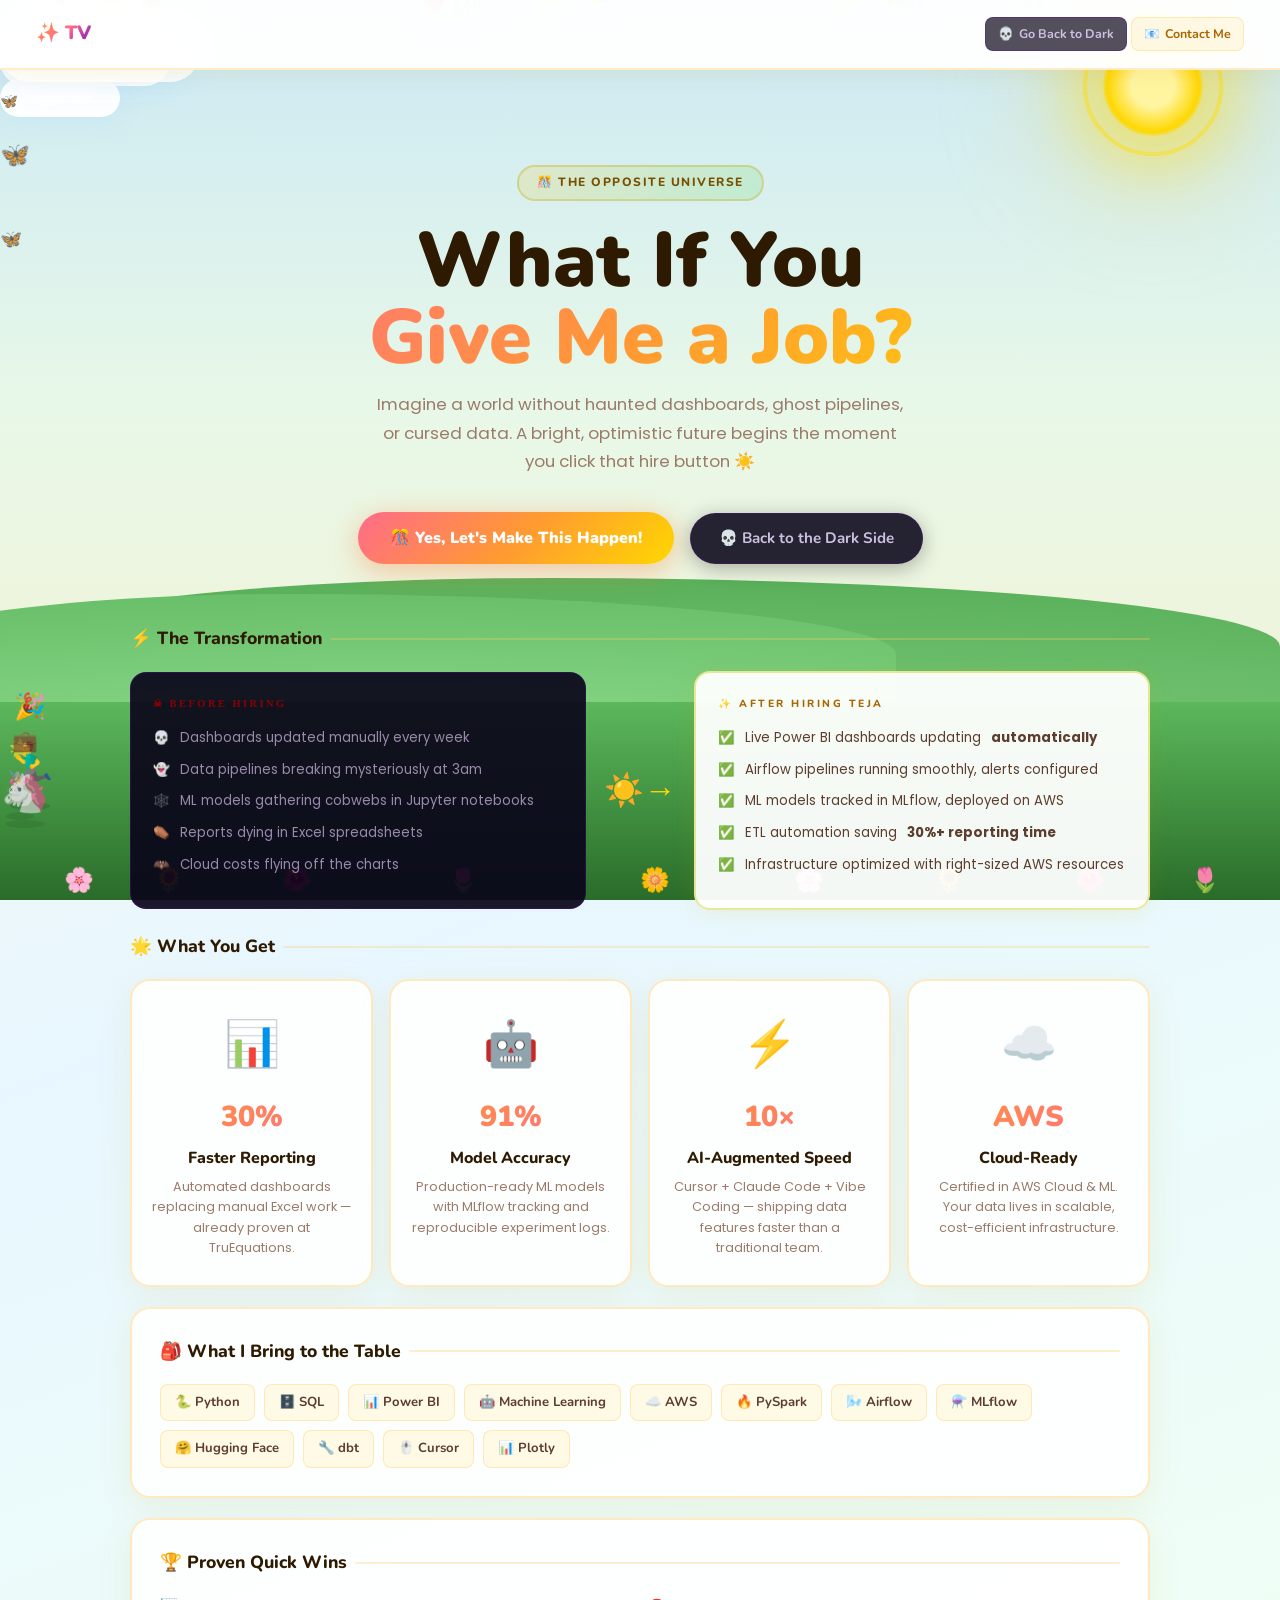
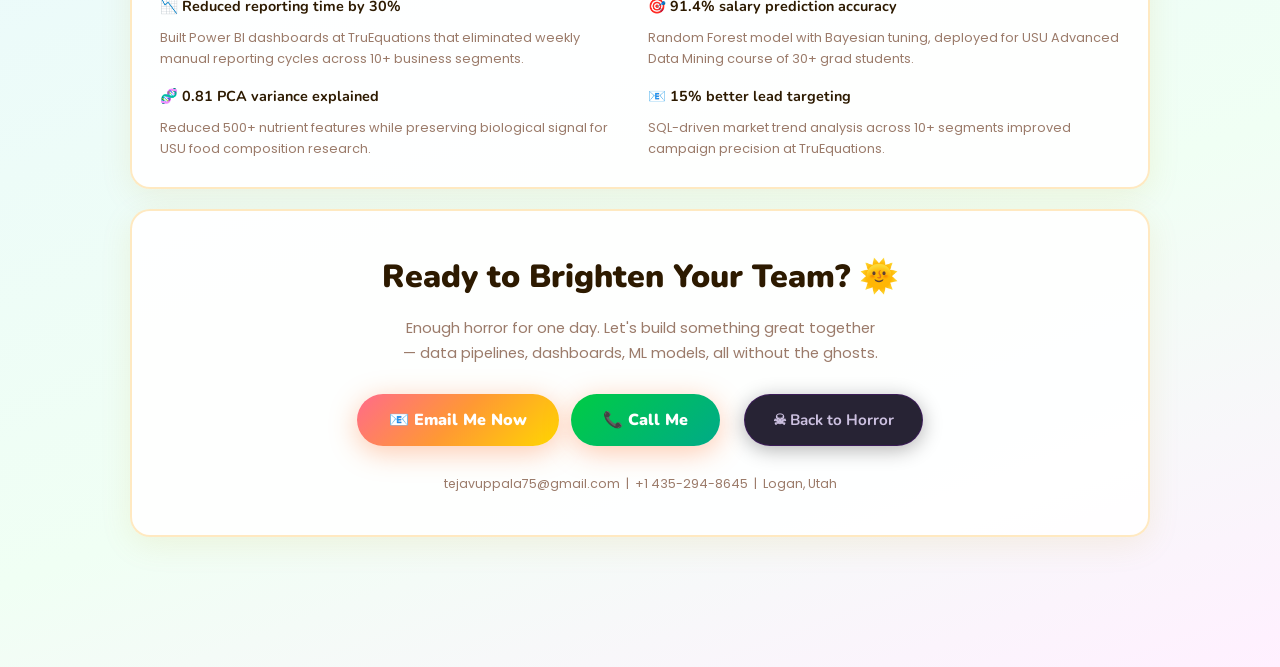
==== whyHireMe.html @ 0e0c5916 "Add files via upload" ====
<!DOCTYPE html>
<html lang="en">
<head>
  <meta charset="UTF-8"/>
  <meta name="viewport" content="width=device-width, initial-scale=1.0"/>
  <title>What If You Hire Me? – Teja Vuppala</title>
  <meta name="description" content="What happens if you hire Teja Vuppala? A bright, joyful vision of the future."/>
  <!-- Opposite fonts: playful, rounded -->
  <link rel="preconnect" href="https://fonts.googleapis.com"/>
  <link href="https://fonts.googleapis.com/css2?family=Nunito:wght@400;600;700;800;900&family=Poppins:wght@400;500;600&display=swap" rel="stylesheet"/>
  <style>
    /* =============================================
       OPPOSITE THEME — BRIGHT, JOYFUL, SUNNY
       (The antithesis of every horror page)
       ============================================= */
    *, *::before, *::after { box-sizing: border-box; margin: 0; padding: 0; }
    html { scroll-behavior: smooth; }
    body {
      font-family: 'Poppins', sans-serif;
      min-height: 100vh;
      overflow-x: hidden;
      line-height: 1.65;
      /* OPPOSITE: bright sky instead of pitch black */
      background: linear-gradient(160deg, #FFF9E6 0%, #E8F7FF 40%, #F0FFF4 80%, #FFF0FF 100%);
      color: #2D1A00;
    }

    /* ---- SUNSHINE BACKGROUND ---- */
    .sunshine-scene {
      position: fixed;
      inset: 0;
      z-index: -10;
      overflow: hidden;
    }

    /* Rainbow at top */
    .rainbow {
      position: absolute;
      top: -80px; left: 50%;
      transform: translateX(-50%);
      width: 140vw; height: 400px;
      border-radius: 50%;
      background: conic-gradient(
        from 180deg at 50% 100%,
        #FF0000 0deg 14deg,
        #FF7700 14deg 28deg,
        #FFDD00 28deg 42deg,
        #00CC44 42deg 56deg,
        #0066FF 56deg 70deg,
        #8800CC 70deg 84deg,
        transparent 84deg 360deg
      );
      opacity: 0.18;
      animation: rainbowShine 6s ease-in-out infinite;
    }

    @keyframes rainbowShine {
      0%, 100% { opacity: 0.18; }
      50%       { opacity: 0.28; }
    }

    /* Big bright sun — OPPOSITE of blood moon (top-right instead of top-left) */
    .happy-sun {
      position: absolute;
      top: 4%; right: 6%;
      width: 100px; height: 100px;
      border-radius: 50%;
      background: radial-gradient(circle, #FFF5A0 30%, #FFD700 65%, transparent 80%);
      box-shadow:
        0 0 60px 30px rgba(255, 220, 0, 0.4),
        0 0 120px 60px rgba(255, 200, 0, 0.2);
      animation: sunSpin 20s linear infinite, sunPulse 4s ease-in-out infinite;
    }

    @keyframes sunSpin  { to { transform: rotate(360deg); } }
    @keyframes sunPulse { 0%,100% { box-shadow: 0 0 60px 30px rgba(255,220,0,0.4), 0 0 120px 60px rgba(255,200,0,0.2); } 50% { box-shadow: 0 0 80px 40px rgba(255,230,0,0.6), 0 0 150px 80px rgba(255,200,0,0.35); } }

    /* Sun rays */
    .sun-rays::before, .sun-rays::after {
      content: '';
      position: absolute;
      inset: -20px;
      border-radius: 50%;
      border: 4px solid rgba(255,220,0,0.25);
      animation: raysExpand 3s ease-out infinite;
    }
    .sun-rays::after { animation-delay: 1.5s; }

    @keyframes raysExpand {
      0%   { transform: scale(1); opacity: 0.5; }
      100% { transform: scale(2.2); opacity: 0; }
    }

    /* Fluffy white clouds — OPPOSITE of dark storm clouds */
    .happy-clouds { position: absolute; top: 0; left: 0; right: 0; height: 40%; }
    .puffy-cloud {
      position: absolute;
      background: rgba(255, 255, 255, 0.95);
      border-radius: 100px;
      box-shadow: 0 4px 24px rgba(180,220,255,0.3);
      animation: cloudFloat linear infinite;
    }
    .puffy-cloud::before, .puffy-cloud::after { content:''; position:absolute; background: inherit; border-radius:50%; }
    .pc1 { width:170px; height:50px; top:10%; animation-duration:60s; }
    .pc1::before { width:75px; height:75px; top:-36px; left:25px; }
    .pc1::after  { width:60px; height:60px; top:-28px; right:30px; }
    .pc2 { width:120px; height:38px; top:22%; animation-duration:45s; animation-delay:-20s; }
    .pc2::before { width:55px; height:55px; top:-28px; left:18px; }
    .pc2::after  { width:45px; height:45px; top:-22px; right:20px; }
    .pc3 { width:200px; height:60px; top:6%; animation-duration:75s; animation-delay:-35s; opacity:0.85; }
    .pc3::before { width:90px; height:90px; top:-45px; left:35px; }
    .pc3::after  { width:70px; height:70px; top:-35px; right:45px; }
    @keyframes cloudFloat { from{left:-250px;} to{left:110vw;} }

    /* Lush green ground — OPPOSITE of cracked dark brown earth */
    .green-ground {
      position: absolute;
      bottom: 0; left: 0; right: 0;
      height: 22%;
      background: linear-gradient(to bottom, #5CB85C 0%, #3D8B3D 60%, #2A6B2A 100%);
    }

    /* Flowers — OPPOSITE of dry leaves */
    .happy-flower {
      position: absolute;
      bottom: 0;
      font-size: 1.5rem;
      animation: flowerBob 1.5s ease-in-out infinite;
    }
    @keyframes flowerBob { 0%,100%{transform:translateY(0) rotate(-4deg);} 50%{transform:translateY(-8px) rotate(4deg);} }

    /* Rolling hills — OPPOSITE of horror near-ground fog */
    .happy-hills {
      position: absolute;
      bottom: 18%; left: 0; right: 0;
      height: 160px;
      background: radial-gradient(ellipse 120% 100% at 50% 100%, #7AC97A, #5AB05A);
      border-radius: 60% 80% 0 0 / 60% 60% 0 0;
    }

    .happy-hills::before {
      content: '';
      position: absolute;
      left: -10%; right: 30%; top: 10%; bottom: -4px;
      background: radial-gradient(ellipse 120% 100% at 50% 100%, #8ADA8A, #6ABF6A);
      border-radius: 55% 80% 0 0 / 55% 55% 0 0;
    }

    /* Butterflies — OPPOSITE of bats */
    .butterfly {
      position: fixed;
      font-size: 1.5rem;
      pointer-events: none;
      animation: butterflyFly linear infinite;
      opacity: 0.8;
      z-index: 15;
    }
    @keyframes butterflyFly {
      0%   { transform: translateX(-80px) translateY(0); }
      25%  { transform: translateX(25vw) translateY(-40px); }
      50%  { transform: translateX(55vw) translateY(-20px); }
      75%  { transform: translateX(80vw) translateY(-50px); }
      100% { transform: translateX(115vw) translateY(-10px); }
    }

    /* Unicorn/bunny — OPPOSITE of ghost */
    .happy-runner {
      position: fixed;
      bottom: 90px;
      z-index: 20;
      pointer-events: none;
      animation: happyRun 8s linear infinite;
    }
    .happy-runner .r-body {
      font-size: 3rem;
      animation: happyBounce 0.4s ease-in-out infinite;
      display: flex;
      flex-direction: column;
      align-items: center;
    }
    .happy-runner .r-acc  { font-size: 1.6rem; animation: accWiggle 0.35s ease-in-out infinite alternate; }
    .happy-runner .r-shad { width:40px; height:8px; background:rgba(0,0,0,0.12); border-radius:50%; margin-top:-4px; animation:shadPulse 0.4s ease-in-out infinite; }
    @keyframes happyRun   { from{transform:translateX(-120px);} to{transform:translateX(110vw);} }
    @keyframes happyBounce { 0%,100%{transform:translateY(0);} 50%{transform:translateY(-12px);} }
    @keyframes accWiggle  { from{transform:rotate(-15deg);} to{transform:rotate(15deg);} }
    @keyframes shadPulse  { 0%,100%{transform:scaleX(1);opacity:0.12;} 50%{transform:scaleX(0.7);opacity:0.06;} }

    /* Confetti */
    .confetti {
      position: fixed;
      top: -20px;
      font-size: 1.2rem;
      z-index: 25;
      pointer-events: none;
      animation: confettiDrop linear infinite;
    }
    @keyframes confettiDrop {
      0%   { transform: translateY(-20px) rotate(0deg) translateX(0); opacity: 0; }
      5%   { opacity: 1; }
      90%  { opacity: 0.7; }
      100% { transform: translateY(110vh) rotate(720deg) translateX(40px); opacity: 0; }
    }

    /* =============================================
       NAVIGATION - opposite of haunted nav
       ============================================= */
    .nav {
      position: fixed;
      top: 0; left: 0; right: 0;
      z-index: 1000;
      height: 70px;
      background: rgba(255, 255, 255, 0.96);
      backdrop-filter: blur(16px);
      border-bottom: 2px solid rgba(255, 200, 100, 0.35);
      display: flex;
      align-items: center;
      justify-content: space-between;
      padding: 0 36px;
      box-shadow: 0 2px 24px rgba(200, 150, 0, 0.12);
    }
    .nav-logo {
      font-family: 'Nunito', sans-serif;
      font-size: 1.2rem;
      font-weight: 900;
      background: linear-gradient(135deg, #FF9933, #FF6B8A, #6600CC);
      -webkit-background-clip: text;
      -webkit-text-fill-color: transparent;
      background-clip: text;
      text-decoration: none;
    }
    .nav-links { display:flex; gap:4px; list-style:none; }
    .nav-links a {
      display:flex; align-items:center; gap:5px;
      padding:6px 12px; border-radius:8px;
      text-decoration:none; font-size:0.78rem; font-weight:700;
      color: #9B7B6A; transition:0.3s ease;
      border:1.5px solid transparent;
      font-family:'Nunito',sans-serif;
    }
    .nav-links a:hover { color:#2D1A00; background:rgba(255,200,100,0.12); border-color:rgba(210,165,100,0.3); }
    .nav-links .horror-link a {
      color:#CCC0E0 !important;
      background: rgba(10,5,25,0.7) !important;
      border-color: rgba(90,20,140,0.4) !important;
    }

    /* =============================================
       PAGE CONTENT
       ============================================= */
    .page { min-height:100vh; padding-top:70px; position:relative; z-index:1; }
    .page-content { max-width:1100px; margin:0 auto; padding:55px 40px 130px; }

    /* ---- Opposite cards: warm white instead of dark glass ---- */
    .bright-card {
      background: rgba(255, 255, 255, 0.90);
      border: 2px solid rgba(255, 200, 100, 0.4);
      border-radius: 20px;
      padding: 28px;
      box-shadow: 0 8px 32px rgba(200, 150, 0, 0.1);
      transition: 0.3s ease;
      position: relative;
      overflow: hidden;
    }
    .bright-card:hover {
      border-color: rgba(255, 150, 50, 0.6);
      transform: translateY(-4px);
      box-shadow: 0 16px 48px rgba(200, 100, 0, 0.15);
    }

    /* ---- Big hero area ---- */
    .hire-hero {
      text-align: center;
      padding: 40px 20px 20px;
    }
    .hire-badge {
      display: inline-flex;
      align-items: center;
      gap: 8px;
      padding: 6px 18px;
      border-radius: 100px;
      font-size: 0.75rem;
      font-weight: 800;
      letter-spacing: 1.5px;
      text-transform: uppercase;
      background: linear-gradient(135deg, rgba(255,200,50,0.2), rgba(100,220,100,0.2));
      border: 2px solid rgba(200, 180, 50, 0.4);
      color: #7A5000;
      margin-bottom: 22px;
      font-family: 'Nunito', sans-serif;
      animation: badgePop 0.6s ease both;
    }
    @keyframes badgePop { from{opacity:0;transform:scale(0.8);} to{opacity:1;transform:scale(1);} }

    .hire-title {
      font-family: 'Nunito', sans-serif;
      font-size: clamp(2.5rem, 6vw, 5rem);
      font-weight: 900;
      line-height: 1;
      margin-bottom: 14px;
      animation: titleSlide 0.65s ease both;
    }
    @keyframes titleSlide { from{opacity:0;transform:translateY(20px);} to{opacity:1;transform:translateY(0);} }
    .hire-title .t1 { display:block; color:#2D1A00; }
    .hire-title .t2 { display:block; background:linear-gradient(135deg,#FF6B8A,#FF9933,#FFD700); -webkit-background-clip:text; -webkit-text-fill-color:transparent; background-clip:text; }

    .hire-sub {
      font-size: 1.05rem;
      color: #9B7B6A;
      max-width: 540px;
      margin: 0 auto 36px;
      line-height: 1.7;
      animation: titleSlide 0.65s 0.2s ease both;
    }

    /* ---- Before/After banner ---- */
    .before-after {
      display: grid;
      grid-template-columns: 1fr auto 1fr;
      gap: 18px;
      align-items: center;
      margin-bottom: 22px;
    }
    @media(max-width:700px){ .before-after{grid-template-columns:1fr;} }
    .before-side {
      background: rgba(10,5,25,0.92);
      border: 1.5px solid rgba(80,20,140,0.4);
      border-radius: 16px;
      padding: 22px;
    }
    .after-side {
      background: rgba(255,255,255,0.95);
      border: 2px solid rgba(200,200,0,0.4);
      border-radius: 16px;
      padding: 22px;
      box-shadow: 0 4px 24px rgba(200,180,0,0.12);
    }
    .ba-label {
      font-size: 0.65rem;
      font-weight: 800;
      letter-spacing: 2.5px;
      text-transform: uppercase;
      margin-bottom: 14px;
      display: flex;
      align-items: center;
      gap: 6px;
    }
    .ba-label-dark { color:#8B0000; font-family:'Cinzel',serif; }
    .ba-label-bright { color:#AA6600; font-family:'Nunito',sans-serif; }
    .ba-item { display:flex; gap:10px; align-items:flex-start; margin-bottom:10px; font-size:0.83rem; }
    .ba-item-dark { color:#9A8AAA; }
    .ba-item-bright { color:#5C3D2E; }
    .ba-bullet-dark { color:#8B0000; flex-shrink:0; }
    .ba-bullet-bright { color:#55AA55; flex-shrink:0; }
    .arrow-mid { font-size:2rem; text-align:center; color:#FFD700; animation:arrowBounce 1s ease-in-out infinite; }
    @keyframes arrowBounce { 0%,100%{transform:translateX(0);} 50%{transform:translateX(6px);} }

    /* ---- Grid cards ---- */
    .outcome-grid {
      display: grid;
      grid-template-columns: repeat(auto-fit, minmax(240px, 1fr));
      gap: 16px;
      margin-bottom: 20px;
    }
    .outcome-card {
      text-align: center;
      padding: 26px 20px;
    }
    .outcome-icon {
      font-size: 2.8rem;
      margin-bottom: 12px;
      display: block;
      animation: iconPop 2s ease-in-out infinite;
    }
    .outcome-title { font-family:'Nunito',sans-serif; font-size:1rem; font-weight:800; color:#2D1A00; margin-bottom:6px; }
    .outcome-body  { font-size:0.8rem; color:#9B7B6A; line-height:1.6; }
    .outcome-stat {
      font-family: 'Nunito', sans-serif;
      font-size: 1.8rem;
      font-weight: 900;
      background: linear-gradient(135deg, #FF9933, #FF6B8A);
      -webkit-background-clip: text;
      -webkit-text-fill-color: transparent;
      background-clip: text;
      display: block;
      margin-bottom: 4px;
    }
    @keyframes iconPop { 0%,100%{transform:scale(1);} 50%{transform:scale(1.12);} }

    /* ---- Chip tags ---- */
    .chip {
      display: inline-flex;
      align-items: center;
      gap: 5px;
      padding: 5px 13px;
      border-radius: 100px;
      font-size: 0.78rem;
      font-weight: 700;
      border: 2px solid;
      font-family: 'Nunito', sans-serif;
      transition: 0.3s ease;
    }
    .chip-sun    { color:#AA6600; background:rgba(255,200,50,0.12); border-color:rgba(255,200,50,0.3); }
    .chip-coral  { color:#CC3300; background:rgba(255,100,50,0.10); border-color:rgba(255,100,50,0.3); }
    .chip-green  { color:#2A7A2A; background:rgba(50,180,80,0.10); border-color:rgba(50,180,80,0.3); }
    .chip-purple { color:#6600AA; background:rgba(150,50,220,0.10); border-color:rgba(150,50,220,0.3); }
    .chip-blue   { color:#005599; background:rgba(50,120,220,0.10); border-color:rgba(50,120,220,0.3); }

    /* ---- CTA ---- */
    .cta-section { text-align:center; padding:40px 20px; }
    .cta-section h2 { font-family:'Nunito',sans-serif; font-size:2rem; font-weight:900; color:#2D1A00; margin-bottom:12px; }
    .cta-section p  { color:#9B7B6A; max-width:480px; margin:0 auto 28px; font-size:0.92rem; line-height:1.7; }
    .btn-sunshine {
      display:inline-flex; align-items:center; gap:8px;
      padding:13px 32px; border-radius:100px;
      font-family:'Nunito',sans-serif; font-size:1rem; font-weight:900;
      background: linear-gradient(135deg, #FF6B8A, #FF9933, #FFD700);
      color:#fff; text-decoration:none; border:none;
      box-shadow: 0 6px 28px rgba(255,120,50,0.4);
      transition:0.3s ease; cursor:pointer;
      animation: ctaBounce 2s ease-in-out infinite;
    }
    .btn-sunshine:hover { transform:translateY(-3px) scale(1.03); box-shadow:0 10px 36px rgba(255,120,50,0.6); }
    @keyframes ctaBounce { 0%,100%{transform:translateY(0);} 50%{transform:translateY(-4px);} }

    .btn-ghost {
      display:inline-flex; align-items:center; gap:8px;
      padding:12px 28px; border-radius:100px;
      font-family:'Nunito',sans-serif; font-size:0.95rem; font-weight:700;
      background:rgba(10,5,25,0.88); color:#CCC0E0;
      text-decoration:none; border:1.5px solid rgba(90,20,140,0.4);
      box-shadow:0 4px 20px rgba(0,0,0,0.3);
      transition:0.3s ease; margin-left:12px;
    }
    .btn-ghost:hover { background:rgba(20,10,45,0.95); transform:translateY(-2px); }

    /* Sub title */
    .sub-title { font-family:'Nunito',sans-serif; font-size:1.1rem; font-weight:800; color:#2D1A00; margin-bottom:18px; display:flex; align-items:center; gap:8px; }
    .sub-title::after { content:''; flex:1; height:2px; background:rgba(255,200,100,0.3); border-radius:2px; }

    /* Skill pills opposite */
    .bright-pills { display:flex; flex-wrap:wrap; gap:9px; }
    .bright-pill {
      padding:7px 14px; border-radius:8px;
      font-size:0.82rem; font-weight:700;
      background:rgba(255,250,225,0.85);
      border:1.5px solid rgba(255,200,80,0.35);
      color:#5C3D2E;
      font-family:'Nunito',sans-serif;
      transition:0.3s ease;
    }
    .bright-pill:hover { background:rgba(255,240,180,0.95); border-color:rgba(255,150,50,0.5); transform:translateY(-2px); box-shadow:0 4px 14px rgba(200,100,0,0.12); }

    @media(max-width:768px){ .nav { padding:0 16px; } .page-content { padding:36px 18px 100px; } }
  </style>
</head>
<body>

  <!-- SUNSHINE BACKGROUND -->
  <div class="sunshine-scene">
    <div style="position:absolute;inset:0;background:linear-gradient(to bottom, #CAE8F4 0%, #E8F8E8 45%, #F5F0D0 100%);"></div>
    <div class="rainbow"></div>
    <div class="happy-sun sun-rays"></div>
    <div class="happy-clouds">
      <div class="puffy-cloud pc1"></div>
      <div class="puffy-cloud pc2"></div>
      <div class="puffy-cloud pc3"></div>
    </div>
    <div class="happy-hills"></div>
    <div class="green-ground">
      <div class="happy-flower" style="left:5%;animation-delay:0s;">🌸</div>
      <div class="happy-flower" style="left:12%;animation-delay:0.3s;">🌻</div>
      <div class="happy-flower" style="left:22%;animation-delay:0.6s;">🌺</div>
      <div class="happy-flower" style="left:35%;animation-delay:0.1s;">🌷</div>
      <div class="happy-flower" style="left:50%;animation-delay:0.4s;">🌼</div>
      <div class="happy-flower" style="left:62%;animation-delay:0.7s;">🌸</div>
      <div class="happy-flower" style="left:73%;animation-delay:0.2s;">🌻</div>
      <div class="happy-flower" style="left:84%;animation-delay:0.5s;">🌺</div>
      <div class="happy-flower" style="left:93%;animation-delay:0.8s;">🌷</div>
    </div>
  </div>

  <!-- Butterflies (opposite of bats) -->
  <div class="butterfly" style="top:15%;animation-duration:24s;animation-delay:0s;">🦋</div>
  <div class="butterfly" style="top:25%;animation-duration:38s;animation-delay:-15s;font-size:1.1rem;">🦋</div>
  <div class="butterfly" style="top:10%;animation-duration:18s;animation-delay:-7s;font-size:0.9rem;">🦋</div>

  <!-- Happy runners (opposite of ghosts) -->
  <div class="happy-runner" style="animation-delay:0s;">
    <div class="r-body"><div class="r-acc">🎉</div><div>🏃‍♂️</div><div class="r-shad"></div></div>
  </div>
  <div class="happy-runner" style="animation-delay:-5s;animation-duration:12s;bottom:80px;opacity:0.7;">
    <div class="r-body" style="font-size:2rem;"><div class="r-acc" style="font-size:1.1rem;">🌟</div><div>🐇</div><div class="r-shad" style="width:28px;"></div></div>
  </div>
  <div class="happy-runner" style="animation-delay:-11s;animation-duration:16s;bottom:72px;opacity:0.65;">
    <div class="r-body" style="font-size:2.5rem;"><div class="r-acc" style="font-size:1.3rem;">💼</div><div>🦄</div><div class="r-shad"></div></div>
  </div>

  <!-- NAVIGATION -->
  <nav class="nav">
    <a href="index.html" class="nav-logo">✨ TV</a>
    <ul class="nav-links">
      <li class="horror-link"><a href="index.html"><span>💀</span><span>Go Back to Dark</span></a></li>
      <li><a href="mailto:tejavuppala75@gmail.com" style="color:#AA6600;background:rgba(255,200,50,0.12);border:1.5px solid rgba(255,200,50,0.3);"><span>📧</span><span>Contact Me</span></a></li>
    </ul>
  </nav>

  <!-- CONTENT -->
  <div class="page">
    <div class="page-content">

      <!-- Hero -->
      <div class="hire-hero" style="margin-bottom:40px;">
        <div class="hire-badge">🎊 The Opposite Universe</div>
        <h1 class="hire-title">
          <span class="t1">What If You</span>
          <span class="t2">Give Me a Job?</span>
        </h1>
        <p class="hire-sub">Imagine a world without haunted dashboards, ghost pipelines, or cursed data. A bright, optimistic future begins the moment you click that hire button ☀️</p>
        <a href="mailto:tejavuppala75@gmail.com" class="btn-sunshine">🎊 Yes, Let's Make This Happen!</a>
        <a href="index.html" class="btn-ghost">💀 Back to the Dark Side</a>
      </div>

      <!-- Before / After -->
      <div style="margin-bottom:20px;">
        <div class="sub-title">⚡ The Transformation</div>
        <div class="before-after">
          <div class="before-side">
            <div class="ba-label ba-label-dark">☠ Before Hiring</div>
            <div class="ba-item ba-item-dark"><span class="ba-bullet-dark">💀</span>Dashboards updated manually every week</div>
            <div class="ba-item ba-item-dark"><span class="ba-bullet-dark">👻</span>Data pipelines breaking mysteriously at 3am</div>
            <div class="ba-item ba-item-dark"><span class="ba-bullet-dark">🕸️</span>ML models gathering cobwebs in Jupyter notebooks</div>
            <div class="ba-item ba-item-dark"><span class="ba-bullet-dark">⚰️</span>Reports dying in Excel spreadsheets</div>
            <div class="ba-item ba-item-dark"><span class="ba-bullet-dark">🦇</span>Cloud costs flying off the charts</div>
          </div>
          <div class="arrow-mid">☀️→</div>
          <div class="after-side">
            <div class="ba-label ba-label-bright">✨ After Hiring Teja</div>
            <div class="ba-item ba-item-bright"><span class="ba-bullet-bright">✅</span>Live Power BI dashboards updating <strong>automatically</strong></div>
            <div class="ba-item ba-item-bright"><span class="ba-bullet-bright">✅</span>Airflow pipelines running smoothly, alerts configured</div>
            <div class="ba-item ba-item-bright"><span class="ba-bullet-bright">✅</span>ML models tracked in MLflow, deployed on AWS</div>
            <div class="ba-item ba-item-bright"><span class="ba-bullet-bright">✅</span>ETL automation saving <strong>30%+ reporting time</strong></div>
            <div class="ba-item ba-item-bright"><span class="ba-bullet-bright">✅</span>Infrastructure optimized with right-sized AWS resources</div>
          </div>
        </div>
      </div>

      <!-- Outcome cards -->
      <div style="margin-bottom:20px;">
        <div class="sub-title">🌟 What You Get</div>
        <div class="outcome-grid">
          <div class="bright-card outcome-card">
            <span class="outcome-icon">📊</span>
            <span class="outcome-stat">30%</span>
            <div class="outcome-title">Faster Reporting</div>
            <div class="outcome-body">Automated dashboards replacing manual Excel work — already proven at TruEquations.</div>
          </div>
          <div class="bright-card outcome-card">
            <span class="outcome-icon">🤖</span>
            <span class="outcome-stat">91%</span>
            <div class="outcome-title">Model Accuracy</div>
            <div class="outcome-body">Production-ready ML models with MLflow tracking and reproducible experiment logs.</div>
          </div>
          <div class="bright-card outcome-card">
            <span class="outcome-icon">⚡</span>
            <span class="outcome-stat">10×</span>
            <div class="outcome-title">AI-Augmented Speed</div>
            <div class="outcome-body">Cursor + Claude Code + Vibe Coding — shipping data features faster than a traditional team.</div>
          </div>
          <div class="bright-card outcome-card">
            <span class="outcome-icon">☁️</span>
            <span class="outcome-stat">AWS</span>
            <div class="outcome-title">Cloud-Ready</div>
            <div class="outcome-body">Certified in AWS Cloud &amp; ML. Your data lives in scalable, cost-efficient infrastructure.</div>
          </div>
        </div>
      </div>

      <!-- Skills remapped to bright -->
      <div class="bright-card" style="margin-bottom:20px;">
        <div class="sub-title">🎒 What I Bring to the Table</div>
        <div class="bright-pills">
          <div class="bright-pill">🐍 Python</div><div class="bright-pill">🗄️ SQL</div>
          <div class="bright-pill">📊 Power BI</div><div class="bright-pill">🤖 Machine Learning</div>
          <div class="bright-pill">☁️ AWS</div><div class="bright-pill">🔥 PySpark</div>
          <div class="bright-pill">🌬️ Airflow</div><div class="bright-pill">⚗️ MLflow</div>
          <div class="bright-pill">🤗 Hugging Face</div><div class="bright-pill">🔧 dbt</div>
          <div class="bright-pill">🖱️ Cursor</div><div class="bright-pill">📊 Plotly</div>
        </div>
      </div>

      <!-- Quick wins -->
      <div class="bright-card" style="margin-bottom:20px;">
        <div class="sub-title">🏆 Proven Quick Wins</div>
        <div style="display:grid;grid-template-columns:1fr 1fr;gap:16px;">
          <div>
            <div style="font-weight:700;color:#2D1A00;font-family:'Nunito',sans-serif;margin-bottom:8px;font-size:0.9rem;">📉 Reduced reporting time by 30%</div>
            <div style="font-size:0.8rem;color:#9B7B6A;">Built Power BI dashboards at TruEquations that eliminated weekly manual reporting cycles across 10+ business segments.</div>
          </div>
          <div>
            <div style="font-weight:700;color:#2D1A00;font-family:'Nunito',sans-serif;margin-bottom:8px;font-size:0.9rem;">🎯 91.4% salary prediction accuracy</div>
            <div style="font-size:0.8rem;color:#9B7B6A;">Random Forest model with Bayesian tuning, deployed for USU Advanced Data Mining course of 30+ grad students.</div>
          </div>
          <div>
            <div style="font-weight:700;color:#2D1A00;font-family:'Nunito',sans-serif;margin-bottom:8px;font-size:0.9rem;">🧬 0.81 PCA variance explained</div>
            <div style="font-size:0.8rem;color:#9B7B6A;">Reduced 500+ nutrient features while preserving biological signal for USU food composition research.</div>
          </div>
          <div>
            <div style="font-weight:700;color:#2D1A00;font-family:'Nunito',sans-serif;margin-bottom:8px;font-size:0.9rem;">📧 15% better lead targeting</div>
            <div style="font-size:0.8rem;color:#9B7B6A;">SQL-driven market trend analysis across 10+ segments improved campaign precision at TruEquations.</div>
          </div>
        </div>
      </div>

      <!-- CTA -->
      <div class="bright-card cta-section">
        <h2>Ready to Brighten Your Team? 🌞</h2>
        <p>Enough horror for one day. Let's build something great together — data pipelines, dashboards, ML models, all without the ghosts.</p>
        <div style="display:flex;flex-wrap:wrap;gap:12px;justify-content:center;">
          <a href="mailto:tejavuppala75@gmail.com" class="btn-sunshine">📧 Email Me Now</a>
          <a href="tel:+14352948645" class="btn-sunshine" style="background:linear-gradient(135deg,#00CC44,#00AA88);">📞 Call Me</a>
          <a href="index.html" class="btn-ghost">☠ Back to Horror</a>
        </div>
        <div style="margin-top:28px;color:#9B7B6A;font-size:0.78rem;">tejavuppala75@gmail.com &nbsp;|&nbsp; +1 435-294-8645 &nbsp;|&nbsp; Logan, Utah</div>
      </div>

    </div>
  </div>

  <!-- Confetti -->
  <script>
    const confettiEmoji = ['🎉','🎊','✨','⭐','🌟','💛','🎈','🌈'];
    function spawnConfetti() {
      const el = document.createElement('div');
      el.className = 'confetti';
      el.textContent = confettiEmoji[Math.floor(Math.random() * confettiEmoji.length)];
      el.style.cssText = `left:${Math.random()*100}%;font-size:${0.9+Math.random()*0.9}rem;animation-duration:${5+Math.random()*7}s;animation-delay:0s;`;
      document.body.appendChild(el);
      setTimeout(() => el.remove(), 14000);
    }
    setInterval(spawnConfetti, 600);
    // spawn a burst on load
    for(let i=0;i<20;i++) setTimeout(spawnConfetti, i*100);
  </script>
</body>
</html>
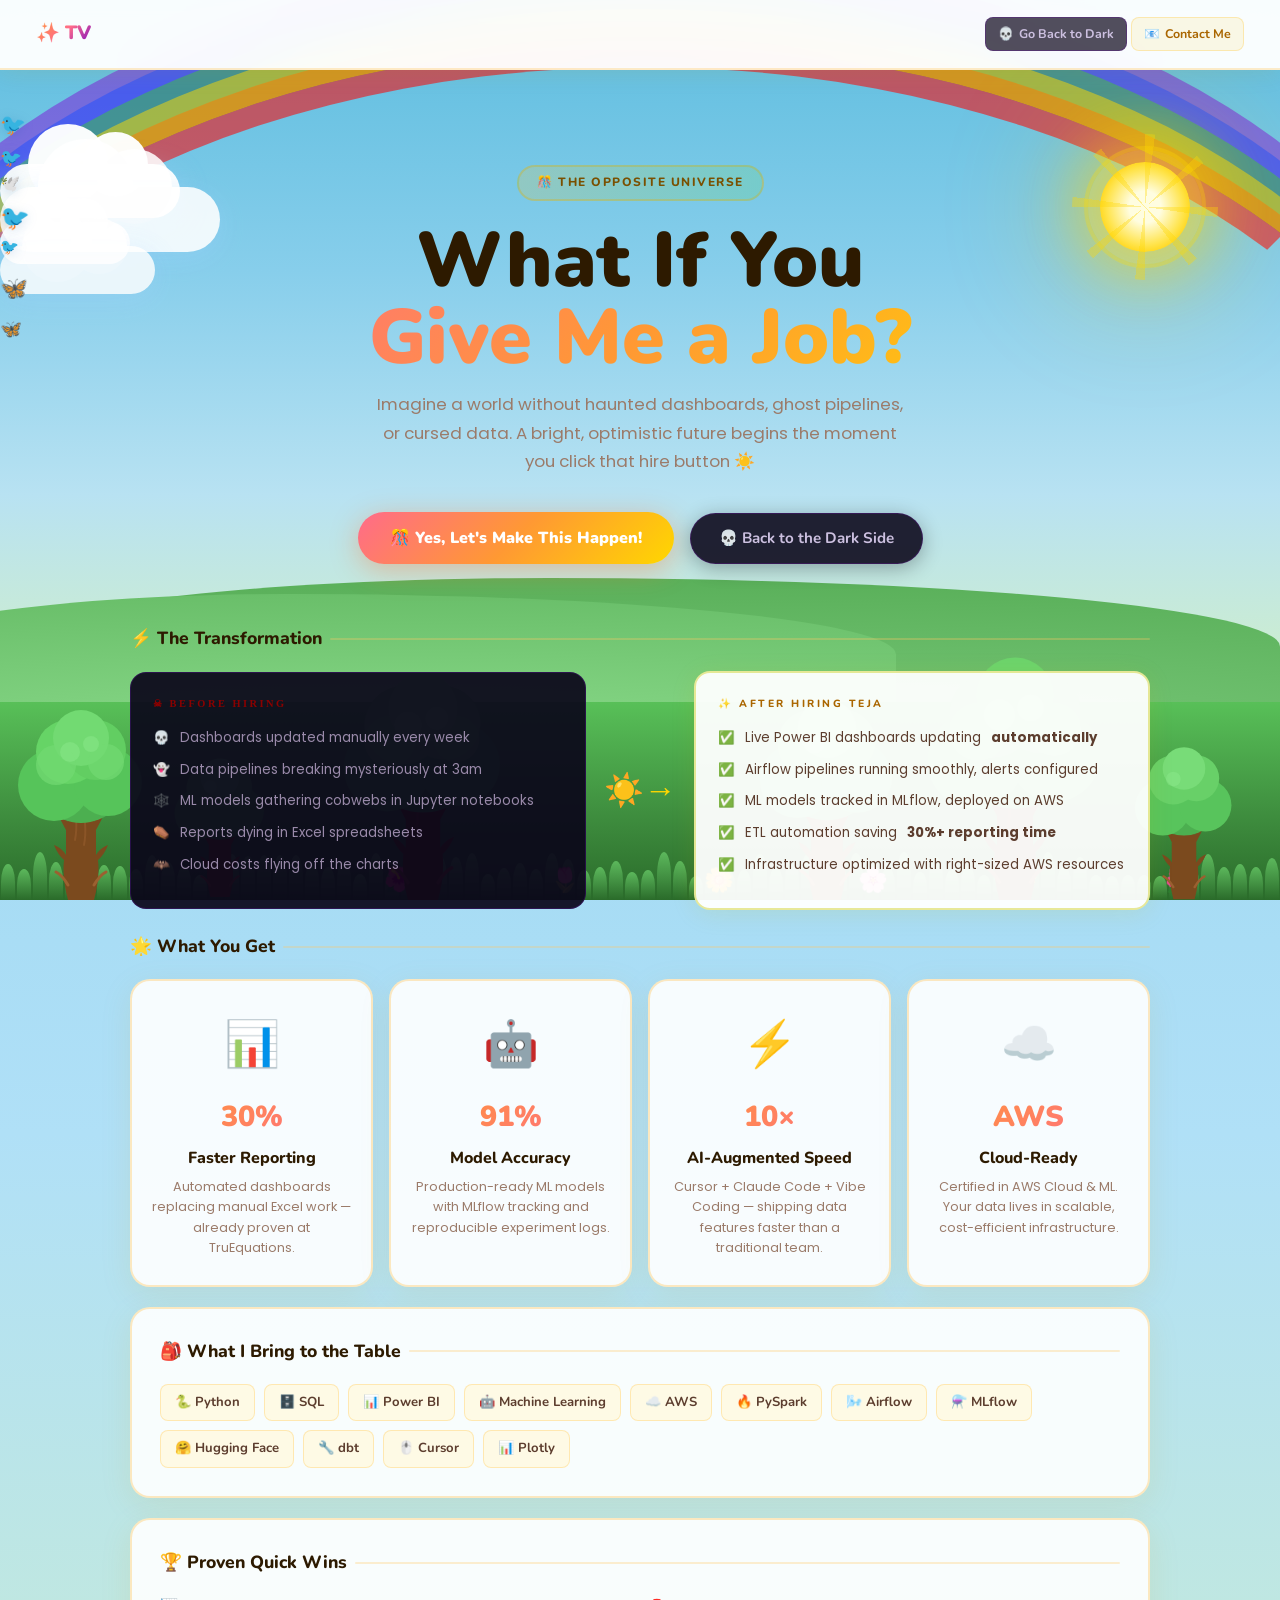
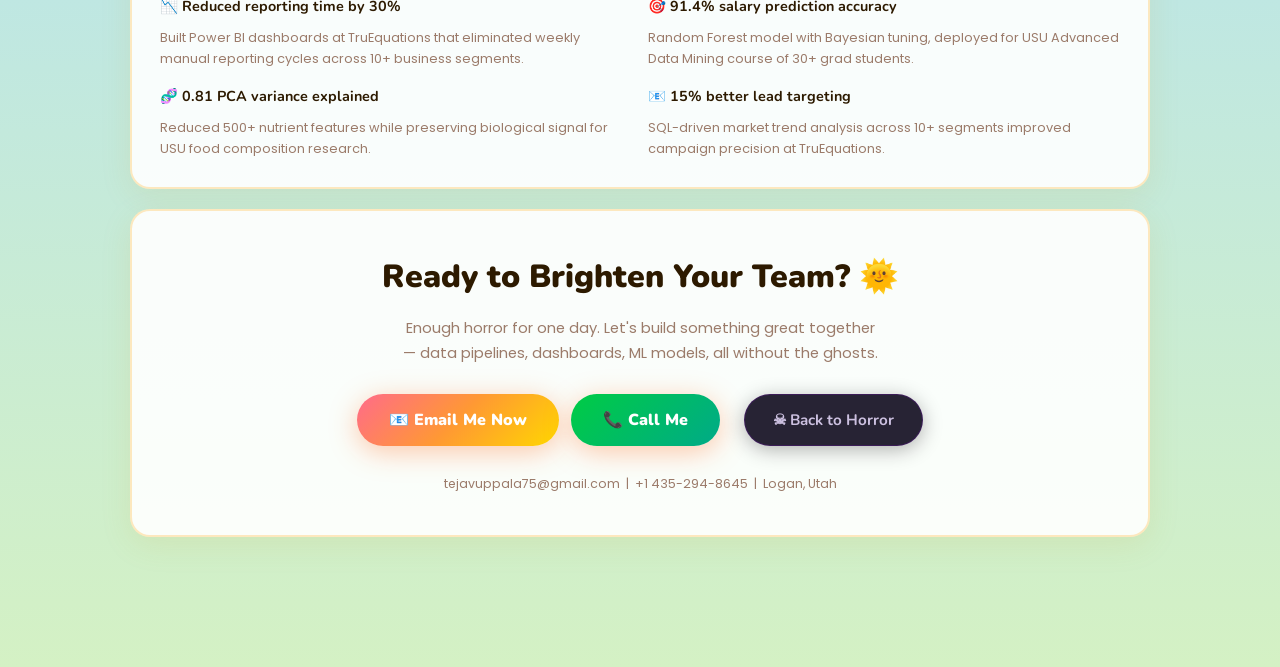
==== commit daea5314: "Add files via upload" ====
--- a/whyHireMe.html
+++ b/whyHireMe.html
@@ -20,8 +20,8 @@
       min-height: 100vh;
       overflow-x: hidden;
       line-height: 1.65;
-      /* OPPOSITE: bright sky instead of pitch black */
-      background: linear-gradient(160deg, #FFF9E6 0%, #E8F7FF 40%, #F0FFF4 80%, #FFF0FF 100%);
+      /* OPPOSITE: clear sky blue */
+      background: linear-gradient(to bottom, #87CEEB 0%, #B0E0F7 50%, #D4F1C4 100%);
       color: #2D1A00;
     }
 
@@ -33,103 +33,200 @@
       overflow: hidden;
     }
 
-    /* Rainbow at top */
+    /* ---- RAINBOW ARC — visible semicircle across the sky ---- */
     .rainbow {
       position: absolute;
-      top: -80px; left: 50%;
+      top: 5%; left: 50%;
       transform: translateX(-50%);
-      width: 140vw; height: 400px;
+      width: 130vw; height: 520px;
+      border-radius: 50% 50% 0 0 / 100% 100% 0 0;
+      border-top: 22px solid rgba(255,0,0,0.55);
+      border-left: 22px solid transparent;
+      border-right: 22px solid transparent;
+      box-shadow:
+        0 -18px 0 rgba(255,120,0,0.5),
+        0 -36px 0 rgba(255,220,0,0.5),
+        0 -54px 0 rgba(60,200,60,0.5),
+        0 -72px 0 rgba(30,80,255,0.5),
+        0 -90px 0 rgba(130,0,210,0.45);
+      pointer-events: none;
+      animation: rainbowShine 6s ease-in-out infinite;
+    }
+    @keyframes rainbowShine {
+      0%, 100% { opacity: 0.75; }
+      50%       { opacity: 1; }
+    }
+
+    /* ---- SUN — moved lower (top 18%) ---- */
+    .happy-sun {
+      position: absolute;
+      top: 18%; right: 7%;
+      width: 90px; height: 90px;
       border-radius: 50%;
-      background: conic-gradient(
-        from 180deg at 50% 100%,
-        #FF0000 0deg 14deg,
-        #FF7700 14deg 28deg,
-        #FFDD00 28deg 42deg,
-        #00CC44 42deg 56deg,
-        #0066FF 56deg 70deg,
-        #8800CC 70deg 84deg,
-        transparent 84deg 360deg
+      background: radial-gradient(circle, #FFFDE0 25%, #FFE44D 60%, #FFD000 80%, transparent 100%);
+      box-shadow:
+        0 0 0 12px rgba(255,224,80,0.18),
+        0 0 55px 25px rgba(255,215,0,0.45),
+        0 0 110px 55px rgba(255,190,0,0.22);
+      animation: sunPulse 4s ease-in-out infinite;
+    }
+    /* 8-point sun rays */
+    .happy-sun::before {
+      content: '';
+      position: absolute;
+      inset: -28px;
+      background: repeating-conic-gradient(
+        rgba(255,215,0,0.35) 0deg 8deg,
+        transparent 8deg 45deg
       );
-      opacity: 0.18;
-      animation: rainbowShine 6s ease-in-out infinite;
-    }
-
-    @keyframes rainbowShine {
-      0%, 100% { opacity: 0.18; }
-      50%       { opacity: 0.28; }
-    }
-
-    /* Big bright sun — OPPOSITE of blood moon (top-right instead of top-left) */
-    .happy-sun {
-      position: absolute;
-      top: 4%; right: 6%;
-      width: 100px; height: 100px;
       border-radius: 50%;
-      background: radial-gradient(circle, #FFF5A0 30%, #FFD700 65%, transparent 80%);
-      box-shadow:
-        0 0 60px 30px rgba(255, 220, 0, 0.4),
-        0 0 120px 60px rgba(255, 200, 0, 0.2);
-      animation: sunSpin 20s linear infinite, sunPulse 4s ease-in-out infinite;
-    }
-
+      animation: sunSpin 18s linear infinite;
+    }
+    .happy-sun::after {
+      content: '';
+      position: absolute;
+      inset: -16px;
+      border-radius: 50%;
+      border: 4px solid rgba(255,220,0,0.28);
+      animation: raysExpand 3s ease-out infinite;
+    }
     @keyframes sunSpin  { to { transform: rotate(360deg); } }
-    @keyframes sunPulse { 0%,100% { box-shadow: 0 0 60px 30px rgba(255,220,0,0.4), 0 0 120px 60px rgba(255,200,0,0.2); } 50% { box-shadow: 0 0 80px 40px rgba(255,230,0,0.6), 0 0 150px 80px rgba(255,200,0,0.35); } }
-
-    /* Sun rays */
-    .sun-rays::before, .sun-rays::after {
-      content: '';
-      position: absolute;
-      inset: -20px;
-      border-radius: 50%;
-      border: 4px solid rgba(255,220,0,0.25);
-      animation: raysExpand 3s ease-out infinite;
-    }
-    .sun-rays::after { animation-delay: 1.5s; }
-
-    @keyframes raysExpand {
-      0%   { transform: scale(1); opacity: 0.5; }
-      100% { transform: scale(2.2); opacity: 0; }
-    }
-
-    /* Fluffy white clouds — OPPOSITE of dark storm clouds */
-    .happy-clouds { position: absolute; top: 0; left: 0; right: 0; height: 40%; }
+    @keyframes sunPulse { 0%,100%{box-shadow:0 0 0 12px rgba(255,224,80,0.18),0 0 55px 25px rgba(255,215,0,0.45),0 0 110px 55px rgba(255,190,0,0.22);} 50%{box-shadow:0 0 0 16px rgba(255,224,80,0.28),0 0 75px 35px rgba(255,220,0,0.65),0 0 140px 70px rgba(255,200,0,0.35);} }
+    @keyframes raysExpand { 0%{transform:scale(1);opacity:0.5;} 100%{transform:scale(2);opacity:0;} }
+
+    /* ---- CLOUDS — moved lower (top 28%+) ---- */
+    .happy-clouds { position: absolute; top: 0; left: 0; right: 0; height: 65%; }
     .puffy-cloud {
       position: absolute;
-      background: rgba(255, 255, 255, 0.95);
+      background: rgba(255,255,255,0.97);
       border-radius: 100px;
-      box-shadow: 0 4px 24px rgba(180,220,255,0.3);
+      box-shadow: 0 6px 28px rgba(160,210,255,0.35);
       animation: cloudFloat linear infinite;
     }
     .puffy-cloud::before, .puffy-cloud::after { content:''; position:absolute; background: inherit; border-radius:50%; }
-    .pc1 { width:170px; height:50px; top:10%; animation-duration:60s; }
-    .pc1::before { width:75px; height:75px; top:-36px; left:25px; }
-    .pc1::after  { width:60px; height:60px; top:-28px; right:30px; }
-    .pc2 { width:120px; height:38px; top:22%; animation-duration:45s; animation-delay:-20s; }
-    .pc2::before { width:55px; height:55px; top:-28px; left:18px; }
-    .pc2::after  { width:45px; height:45px; top:-22px; right:20px; }
-    .pc3 { width:200px; height:60px; top:6%; animation-duration:75s; animation-delay:-35s; opacity:0.85; }
-    .pc3::before { width:90px; height:90px; top:-45px; left:35px; }
-    .pc3::after  { width:70px; height:70px; top:-35px; right:45px; }
-    @keyframes cloudFloat { from{left:-250px;} to{left:110vw;} }
-
-    /* Lush green ground — OPPOSITE of cracked dark brown earth */
+    /* Cloud positions shifted down */
+    .pc1 { width:180px; height:54px; top:28%; animation-duration:55s; }
+    .pc1::before { width:80px; height:80px; top:-40px; left:28px; }
+    .pc1::after  { width:65px; height:65px; top:-32px; right:32px; }
+    .pc2 { width:130px; height:42px; top:38%; animation-duration:40s; animation-delay:-18s; }
+    .pc2::before { width:60px; height:60px; top:-30px; left:20px; }
+    .pc2::after  { width:48px; height:48px; top:-24px; right:22px; }
+    .pc3 { width:220px; height:65px; top:32%; animation-duration:70s; animation-delay:-32s; opacity:0.9; }
+    .pc3::before { width:95px; height:95px; top:-48px; left:38px; }
+    .pc3::after  { width:75px; height:75px; top:-38px; right:48px; }
+    .pc4 { width:155px; height:48px; top:42%; animation-duration:62s; animation-delay:-45s; opacity:0.85; }
+    .pc4::before { width:70px; height:70px; top:-34px; left:22px; }
+    .pc4::after  { width:56px; height:56px; top:-28px; right:28px; }
+    @keyframes cloudFloat { from{left:-260px;} to{left:110vw;} }
+
+    /* ---- BIRDS flying across sky ---- */
+    .park-bird {
+      position: fixed;
+      pointer-events: none;
+      z-index: 18;
+      animation: birdFly linear infinite;
+      font-size: 1.4rem;
+      filter: drop-shadow(0 2px 6px rgba(0,80,160,0.18));
+    }
+    @keyframes birdFly {
+      0%   { transform: translateX(-100px) translateY(0) scaleX(1); }
+      20%  { transform: translateX(20vw)  translateY(-22px) scaleX(1); }
+      50%  { transform: translateX(52vw)  translateY(-8px) scaleX(-1); }
+      80%  { transform: translateX(82vw)  translateY(-28px) scaleX(-1); }
+      100% { transform: translateX(115vw) translateY(-5px) scaleX(-1); }
+    }
+    /* V-formation flap helper */
+    .bird-flap {
+      display: inline-block;
+      animation: wingFlap 0.5s ease-in-out infinite alternate;
+    }
+    @keyframes wingFlap {
+      from { transform: scaleY(1); }
+      to   { transform: scaleY(0.55); }
+    }
+
+    /* ---- BREEZE — swaying grass blades ---- */
+    .breeze-layer {
+      position: absolute;
+      bottom: 0; left: 0; right: 0;
+      height: 60px;
+      display: flex;
+      align-items: flex-end;
+      overflow: hidden;
+      pointer-events: none;
+    }
+    .grass-blade {
+      flex: 1;
+      height: 40px;
+      border-radius: 50% 50% 0 0;
+      background: linear-gradient(to top, #2A6B2A, #5CB85C);
+      transform-origin: bottom center;
+      animation: breezeWave ease-in-out infinite;
+      margin: 0 1px;
+    }
+    @keyframes breezeWave {
+      0%,100%  { transform: rotate(-6deg) scaleY(0.85); }
+      50%      { transform: rotate(6deg)  scaleY(1); }
+    }
+
+    /* ---- PARK TREES (CSS) ---- */
+    .park-tree {
+      position: absolute;
+      bottom: 0;
+      pointer-events: none;
+      z-index: 3;
+    }
+    .park-tree svg {
+      display: block;
+      animation: treeSway 3.5s ease-in-out infinite;
+      transform-origin: bottom center;
+    }
+    .park-tree .trunk {
+      width: 18px;
+      background: linear-gradient(to right, #6B3A1F, #8B4513, #6B3A1F);
+      border-radius: 4px;
+      margin: 0 auto;
+    }
+    .park-tree .foliage {
+      border-radius: 50% 55% 50% 55%;
+      background: radial-gradient(ellipse at 40% 35%, #6ECC5A, #3A9E32 60%, #2A7A28);
+      box-shadow: 0 6px 22px rgba(0,100,0,0.25);
+      margin: 0 auto;
+      transform-origin: bottom center;
+      animation: treeSway 3.5s ease-in-out infinite;
+    }
+    .park-tree .foliage-mid {
+      border-radius: 50% 55% 50% 55%;
+      background: radial-gradient(ellipse at 40% 35%, #7ADA65, #4AAE3C 60%, #2D8A2A);
+      box-shadow: 0 4px 14px rgba(0,100,0,0.2);
+      margin: 0 auto;
+      transform-origin: bottom center;
+      animation: treeSway 3.5s 0.3s ease-in-out infinite;
+    }
+    @keyframes treeSway {
+      0%,100% { transform: rotate(-2deg); }
+      50%     { transform: rotate(2deg); }
+    }
+
+    /* Lush green ground */
     .green-ground {
       position: absolute;
       bottom: 0; left: 0; right: 0;
       height: 22%;
-      background: linear-gradient(to bottom, #5CB85C 0%, #3D8B3D 60%, #2A6B2A 100%);
-    }
-
-    /* Flowers — OPPOSITE of dry leaves */
+      background: linear-gradient(to bottom, #58C058 0%, #3D8B3D 60%, #2A6B2A 100%);
+      z-index: 1;
+    }
+
+    /* Flowers */
     .happy-flower {
       position: absolute;
       bottom: 0;
       font-size: 1.5rem;
-      animation: flowerBob 1.5s ease-in-out infinite;
+      animation: flowerBob 1.8s ease-in-out infinite;
     }
     @keyframes flowerBob { 0%,100%{transform:translateY(0) rotate(-4deg);} 50%{transform:translateY(-8px) rotate(4deg);} }
 
-    /* Rolling hills — OPPOSITE of horror near-ground fog */
+    /* Rolling hills */
     .happy-hills {
       position: absolute;
       bottom: 18%; left: 0; right: 0;
@@ -137,7 +234,6 @@
       background: radial-gradient(ellipse 120% 100% at 50% 100%, #7AC97A, #5AB05A);
       border-radius: 60% 80% 0 0 / 60% 60% 0 0;
     }
-
     .happy-hills::before {
       content: '';
       position: absolute;
@@ -146,13 +242,13 @@
       border-radius: 55% 80% 0 0 / 55% 55% 0 0;
     }
 
-    /* Butterflies — OPPOSITE of bats */
+    /* Butterflies */
     .butterfly {
       position: fixed;
-      font-size: 1.5rem;
+      font-size: 1.4rem;
       pointer-events: none;
       animation: butterflyFly linear infinite;
-      opacity: 0.8;
+      opacity: 0.85;
       z-index: 15;
     }
     @keyframes butterflyFly {
@@ -163,7 +259,7 @@
       100% { transform: translateX(115vw) translateY(-10px); }
     }
 
-    /* Unicorn/bunny — OPPOSITE of ghost */
+    /* Happy runners */
     .happy-runner {
       position: fixed;
       bottom: 90px;
@@ -184,22 +280,6 @@
     @keyframes happyBounce { 0%,100%{transform:translateY(0);} 50%{transform:translateY(-12px);} }
     @keyframes accWiggle  { from{transform:rotate(-15deg);} to{transform:rotate(15deg);} }
     @keyframes shadPulse  { 0%,100%{transform:scaleX(1);opacity:0.12;} 50%{transform:scaleX(0.7);opacity:0.06;} }
-
-    /* Confetti */
-    .confetti {
-      position: fixed;
-      top: -20px;
-      font-size: 1.2rem;
-      z-index: 25;
-      pointer-events: none;
-      animation: confettiDrop linear infinite;
-    }
-    @keyframes confettiDrop {
-      0%   { transform: translateY(-20px) rotate(0deg) translateX(0); opacity: 0; }
-      5%   { opacity: 1; }
-      90%  { opacity: 0.7; }
-      100% { transform: translateY(110vh) rotate(720deg) translateX(40px); opacity: 0; }
-    }
 
     /* =============================================
        NAVIGATION - opposite of haunted nav
@@ -455,45 +535,183 @@
 </head>
 <body>
 
-  <!-- SUNSHINE BACKGROUND -->
+  <!-- PARK SUNSHINE BACKGROUND -->
   <div class="sunshine-scene">
-    <div style="position:absolute;inset:0;background:linear-gradient(to bottom, #CAE8F4 0%, #E8F8E8 45%, #F5F0D0 100%);"></div>
+    <!-- Sky blue gradient -->
+    <div style="position:absolute;inset:0;background:linear-gradient(to bottom, #5BBCDE 0%, #87CEEB 30%, #B8E2F2 55%, #D4F1C4 80%, #A8D878 100%);"></div>
+
+    <!-- Rainbow arc -->
     <div class="rainbow"></div>
-    <div class="happy-sun sun-rays"></div>
+
+    <!-- Sun (lower) -->
+    <div class="happy-sun"></div>
+
+    <!-- Fluffy clouds (lower positions) -->
     <div class="happy-clouds">
       <div class="puffy-cloud pc1"></div>
       <div class="puffy-cloud pc2"></div>
       <div class="puffy-cloud pc3"></div>
+      <div class="puffy-cloud pc4"></div>
     </div>
+
+    <!-- Rolling hills -->
     <div class="happy-hills"></div>
+
+    <!-- Park trees — SVG illustrated style (round canopy + thick trunk + root flare) -->
+    <!-- Tree 1 -->
+    <div class="park-tree" style="left:2%;">
+      <svg width="110" height="200" viewBox="0 0 110 200" xmlns="http://www.w3.org/2000/svg" overflow="visible">
+        <!-- Trunk with root flare -->
+        <path d="M42,200 Q36,178 38,160 Q32,155 28,145 Q36,148 40,155 L40,130 Q34,120 30,108 Q38,112 42,122 L44,90 Q52,65 52,40 Q58,65 66,90 L68,122 Q72,112 80,108 Q76,120 70,130 L70,155 Q74,148 82,145 Q78,155 72,160 Q74,178 68,200 Z" fill="#7B4A1E"/>
+        <!-- Root highlights -->
+        <path d="M42,185 Q36,175 30,172" stroke="#9B6030" stroke-width="3" fill="none" stroke-linecap="round"/>
+        <path d="M68,185 Q74,175 80,172" stroke="#9B6030" stroke-width="3" fill="none" stroke-linecap="round"/>
+        <!-- Bark texture -->
+        <path d="M49,140 Q51,130 50,118" stroke="#9B6030" stroke-width="2" fill="none" stroke-linecap="round" opacity="0.5"/>
+        <path d="M58,145 Q60,135 59,123" stroke="#9B6030" stroke-width="2" fill="none" stroke-linecap="round" opacity="0.5"/>
+        <!-- Round fluffy canopy — overlapping circles -->
+        <circle cx="55" cy="75" r="48" fill="#4CAF50"/>
+        <circle cx="28" cy="85" r="36" fill="#56C45A"/>
+        <circle cx="82" cy="82" r="34" fill="#56C45A"/>
+        <circle cx="42" cy="52" r="32" fill="#66D466"/>
+        <circle cx="70" cy="50" r="30" fill="#62CE62"/>
+        <circle cx="55" cy="38" r="28" fill="#72DA72"/>
+        <circle cx="30" cy="65" r="20" fill="#72DA72" opacity="0.7"/>
+        <circle cx="80" cy="62" r="18" fill="#72DA72" opacity="0.7"/>
+        <!-- Light spots -->
+        <circle cx="44" cy="52" r="10" fill="#8AE88A" opacity="0.5"/>
+        <circle cx="65" cy="44" r="8" fill="#8AE88A" opacity="0.5"/>
+      </svg>
+    </div>
+    <!-- Tree 2 (smaller) -->
+    <div class="park-tree" style="left:14%;">
+      <svg width="82" height="155" viewBox="0 0 110 200" xmlns="http://www.w3.org/2000/svg" overflow="visible">
+        <path d="M42,200 Q36,178 38,160 Q32,155 28,145 Q36,148 40,155 L40,130 Q34,120 30,108 Q38,112 42,122 L44,90 Q52,65 52,40 Q58,65 66,90 L68,122 Q72,112 80,108 Q76,120 70,130 L70,155 Q74,148 82,145 Q78,155 72,160 Q74,178 68,200 Z" fill="#7B4A1E"/>
+        <path d="M42,185 Q36,175 30,172" stroke="#9B6030" stroke-width="3" fill="none" stroke-linecap="round"/>
+        <path d="M68,185 Q74,175 80,172" stroke="#9B6030" stroke-width="3" fill="none" stroke-linecap="round"/>
+        <circle cx="55" cy="75" r="48" fill="#3EA843"/>
+        <circle cx="28" cy="88" r="34" fill="#4CBB50"/>
+        <circle cx="82" cy="85" r="32" fill="#4CBB50"/>
+        <circle cx="40" cy="54" r="30" fill="#5DC85E"/>
+        <circle cx="70" cy="52" r="28" fill="#5DC85E"/>
+        <circle cx="55" cy="40" r="26" fill="#6DD46E"/>
+        <circle cx="42" cy="52" r="9" fill="#85E885" opacity="0.5"/>
+      </svg>
+    </div>
+    <!-- Tree 3 (large) -->
+    <div class="park-tree" style="left:28%;">
+      <svg width="130" height="230" viewBox="0 0 110 200" xmlns="http://www.w3.org/2000/svg" overflow="visible">
+        <path d="M42,200 Q36,178 38,160 Q32,155 28,145 Q36,148 40,155 L40,130 Q34,120 30,108 Q38,112 42,122 L44,90 Q52,65 52,40 Q58,65 66,90 L68,122 Q72,112 80,108 Q76,120 70,130 L70,155 Q74,148 82,145 Q78,155 72,160 Q74,178 68,200 Z" fill="#6B3D18"/>
+        <path d="M42,185 Q36,175 30,172" stroke="#8B5228" stroke-width="3" fill="none" stroke-linecap="round"/>
+        <path d="M68,185 Q74,175 80,172" stroke="#8B5228" stroke-width="3" fill="none" stroke-linecap="round"/>
+        <path d="M49,140 Q51,130 50,118" stroke="#8B5228" stroke-width="2" fill="none" stroke-linecap="round" opacity="0.5"/>
+        <circle cx="55" cy="72" r="52" fill="#43A847"/>
+        <circle cx="24" cy="85" r="38" fill="#52BC56"/>
+        <circle cx="86" cy="82" r="36" fill="#52BC56"/>
+        <circle cx="38" cy="48" r="34" fill="#62CC62"/>
+        <circle cx="73" cy="46" r="32" fill="#62CC62"/>
+        <circle cx="55" cy="33" r="30" fill="#72D872"/>
+        <circle cx="26" cy="62" r="22" fill="#72D872" opacity="0.7"/>
+        <circle cx="84" cy="60" r="20" fill="#72D872" opacity="0.7"/>
+        <circle cx="42" cy="48" r="12" fill="#8AE88A" opacity="0.5"/>
+        <circle cx="67" cy="42" r="10" fill="#8AE88A" opacity="0.5"/>
+      </svg>
+    </div>
+    <!-- Tree 4 -->
+    <div class="park-tree" style="left:60%;">
+      <svg width="118" height="210" viewBox="0 0 110 200" xmlns="http://www.w3.org/2000/svg" overflow="visible">
+        <path d="M42,200 Q36,178 38,160 Q32,155 28,145 Q36,148 40,155 L40,130 Q34,120 30,108 Q38,112 42,122 L44,90 Q52,65 52,40 Q58,65 66,90 L68,122 Q72,112 80,108 Q76,120 70,130 L70,155 Q74,148 82,145 Q78,155 72,160 Q74,178 68,200 Z" fill="#7B4A1E"/>
+        <path d="M42,185 Q36,175 30,172" stroke="#9B6030" stroke-width="3" fill="none" stroke-linecap="round"/>
+        <path d="M68,185 Q74,175 80,172" stroke="#9B6030" stroke-width="3" fill="none" stroke-linecap="round"/>
+        <circle cx="55" cy="74" r="50" fill="#4CAF50"/>
+        <circle cx="27" cy="86" r="36" fill="#58C05C"/>
+        <circle cx="83" cy="83" r="34" fill="#58C05C"/>
+        <circle cx="40" cy="51" r="32" fill="#68D068"/>
+        <circle cx="71" cy="49" r="30" fill="#68D068"/>
+        <circle cx="55" cy="37" r="28" fill="#78DC78"/>
+        <circle cx="43" cy="51" r="10" fill="#8AE88A" opacity="0.5"/>
+      </svg>
+    </div>
+    <!-- Tree 5 (largest) -->
+    <div class="park-tree" style="left:74%;">
+      <svg width="136" height="240" viewBox="0 0 110 200" xmlns="http://www.w3.org/2000/svg" overflow="visible">
+        <path d="M42,200 Q36,178 38,160 Q32,155 28,145 Q36,148 40,155 L40,130 Q34,120 30,108 Q38,112 42,122 L44,90 Q52,65 52,40 Q58,65 66,90 L68,122 Q72,112 80,108 Q76,120 70,130 L70,155 Q74,148 82,145 Q78,155 72,160 Q74,178 68,200 Z" fill="#6B3D18"/>
+        <path d="M42,185 Q36,175 30,172" stroke="#8B5228" stroke-width="3" fill="none" stroke-linecap="round"/>
+        <path d="M68,185 Q74,175 80,172" stroke="#8B5228" stroke-width="3" fill="none" stroke-linecap="round"/>
+        <path d="M49,140 Q51,130 50,118" stroke="#8B5228" stroke-width="2" fill="none" stroke-linecap="round" opacity="0.4"/>
+        <circle cx="55" cy="70" r="54" fill="#3EA843"/>
+        <circle cx="22" cy="84" r="40" fill="#4CBB50"/>
+        <circle cx="88" cy="80" r="38" fill="#4CBB50"/>
+        <circle cx="36" cy="46" r="36" fill="#5CC85C"/>
+        <circle cx="76" cy="44" r="34" fill="#5CC85C"/>
+        <circle cx="55" cy="30" r="32" fill="#6CD46C"/>
+        <circle cx="24" cy="60" r="24" fill="#6CD46C" opacity="0.7"/>
+        <circle cx="88" cy="58" r="22" fill="#6CD46C" opacity="0.7"/>
+        <circle cx="42" cy="46" r="13" fill="#85E885" opacity="0.5"/>
+        <circle cx="68" cy="40" r="11" fill="#85E885" opacity="0.5"/>
+      </svg>
+    </div>
+    <!-- Tree 6 -->
+    <div class="park-tree" style="left:89%;">
+      <svg width="90" height="165" viewBox="0 0 110 200" xmlns="http://www.w3.org/2000/svg" overflow="visible">
+        <path d="M42,200 Q36,178 38,160 Q32,155 28,145 Q36,148 40,155 L40,130 Q34,120 30,108 Q38,112 42,122 L44,90 Q52,65 52,40 Q58,65 66,90 L68,122 Q72,112 80,108 Q76,120 70,130 L70,155 Q74,148 82,145 Q78,155 72,160 Q74,178 68,200 Z" fill="#7B4A1E"/>
+        <path d="M42,185 Q36,175 30,172" stroke="#9B6030" stroke-width="3" fill="none" stroke-linecap="round"/>
+        <path d="M68,185 Q74,175 80,172" stroke="#9B6030" stroke-width="3" fill="none" stroke-linecap="round"/>
+        <circle cx="55" cy="76" r="46" fill="#4CAF50"/>
+        <circle cx="29" cy="88" r="34" fill="#58C45C"/>
+        <circle cx="81" cy="85" r="32" fill="#58C45C"/>
+        <circle cx="42" cy="54" r="30" fill="#68D068"/>
+        <circle cx="70" cy="52" r="28" fill="#68D068"/>
+        <circle cx="55" cy="40" r="26" fill="#78DC78"/>
+        <circle cx="42" cy="53" r="9" fill="#8AE88A" opacity="0.5"/>
+      </svg>
+    </div>
+
+    <!-- Green ground -->
     <div class="green-ground">
+      <!-- Breeze layer (swaying grass blades) -->
+      <div class="breeze-layer" id="breezeLayer"></div>
       <div class="happy-flower" style="left:5%;animation-delay:0s;">🌸</div>
-      <div class="happy-flower" style="left:12%;animation-delay:0.3s;">🌻</div>
-      <div class="happy-flower" style="left:22%;animation-delay:0.6s;">🌺</div>
-      <div class="happy-flower" style="left:35%;animation-delay:0.1s;">🌷</div>
-      <div class="happy-flower" style="left:50%;animation-delay:0.4s;">🌼</div>
-      <div class="happy-flower" style="left:62%;animation-delay:0.7s;">🌸</div>
-      <div class="happy-flower" style="left:73%;animation-delay:0.2s;">🌻</div>
-      <div class="happy-flower" style="left:84%;animation-delay:0.5s;">🌺</div>
-      <div class="happy-flower" style="left:93%;animation-delay:0.8s;">🌷</div>
+      <div class="happy-flower" style="left:16%;animation-delay:0.3s;">🌻</div>
+      <div class="happy-flower" style="left:30%;animation-delay:0.6s;">🌺</div>
+      <div class="happy-flower" style="left:43%;animation-delay:0.1s;">🌷</div>
+      <div class="happy-flower" style="left:55%;animation-delay:0.4s;">🌼</div>
+      <div class="happy-flower" style="left:67%;animation-delay:0.7s;">🌸</div>
+      <div class="happy-flower" style="left:79%;animation-delay:0.2s;">🌻</div>
+      <div class="happy-flower" style="left:91%;animation-delay:0.5s;">🌺</div>
     </div>
   </div>
 
-  <!-- Butterflies (opposite of bats) -->
-  <div class="butterfly" style="top:15%;animation-duration:24s;animation-delay:0s;">🦋</div>
-  <div class="butterfly" style="top:25%;animation-duration:38s;animation-delay:-15s;font-size:1.1rem;">🦋</div>
-  <div class="butterfly" style="top:10%;animation-duration:18s;animation-delay:-7s;font-size:0.9rem;">🦋</div>
-
-  <!-- Happy runners (opposite of ghosts) -->
-  <div class="happy-runner" style="animation-delay:0s;">
-    <div class="r-body"><div class="r-acc">🎉</div><div>🏃‍♂️</div><div class="r-shad"></div></div>
-  </div>
-  <div class="happy-runner" style="animation-delay:-5s;animation-duration:12s;bottom:80px;opacity:0.7;">
-    <div class="r-body" style="font-size:2rem;"><div class="r-acc" style="font-size:1.1rem;">🌟</div><div>🐇</div><div class="r-shad" style="width:28px;"></div></div>
-  </div>
-  <div class="happy-runner" style="animation-delay:-11s;animation-duration:16s;bottom:72px;opacity:0.65;">
-    <div class="r-body" style="font-size:2.5rem;"><div class="r-acc" style="font-size:1.3rem;">💼</div><div>🦄</div><div class="r-shad"></div></div>
-  </div>
+  <!-- BIRDS flying across sky (SVG-style emoji birds with flapping) -->
+  <div class="park-bird" style="top:22%;animation-duration:28s;animation-delay:0s;font-size:1.5rem;"><span class="bird-flap">🐦</span></div>
+  <div class="park-bird" style="top:16%;animation-duration:38s;animation-delay:-14s;font-size:1.1rem;"><span class="bird-flap" style="animation-delay:0.15s;">🐦</span></div>
+  <div class="park-bird" style="top:26%;animation-duration:22s;animation-delay:-8s;font-size:0.95rem;"><span class="bird-flap" style="animation-delay:0.08s;">🐦</span></div>
+  <div class="park-bird" style="top:12%;animation-duration:44s;animation-delay:-22s;font-size:1.3rem;"><span class="bird-flap" style="animation-delay:0.22s;">🐦</span></div>
+  <div class="park-bird" style="top:19%;animation-duration:32s;animation-delay:-5s;font-size:1rem;"><span class="bird-flap" style="animation-delay:0.3s;">🕊️</span></div>
+
+  <!-- Butterflies -->
+  <div class="butterfly" style="top:30%;animation-duration:24s;animation-delay:0s;">🦋</div>
+  <div class="butterfly" style="top:35%;animation-duration:38s;animation-delay:-15s;font-size:1.1rem;">🦋</div>
+
+  <!-- Runners removed -->
+
+  <!-- Breeze grass blade generator -->
+  <script>
+    (function(){
+      const layer = document.getElementById('breezeLayer');
+      if(!layer) return;
+      const count = 80;
+      for(let i=0;i<count;i++){
+        const blade = document.createElement('div');
+        blade.className = 'grass-blade';
+        const h = 24 + Math.random()*24;
+        const del = (Math.random()*2.8).toFixed(2);
+        const dur = (2.4 + Math.random()*2).toFixed(2);
+        blade.style.cssText = `height:${h}px;animation-duration:${dur}s;animation-delay:-${del}s;`;
+        layer.appendChild(blade);
+      }
+    })();
+  </script>
 
   <!-- NAVIGATION -->
   <nav class="nav">
@@ -626,20 +844,6 @@
     </div>
   </div>
 
-  <!-- Confetti -->
-  <script>
-    const confettiEmoji = ['🎉','🎊','✨','⭐','🌟','💛','🎈','🌈'];
-    function spawnConfetti() {
-      const el = document.createElement('div');
-      el.className = 'confetti';
-      el.textContent = confettiEmoji[Math.floor(Math.random() * confettiEmoji.length)];
-      el.style.cssText = `left:${Math.random()*100}%;font-size:${0.9+Math.random()*0.9}rem;animation-duration:${5+Math.random()*7}s;animation-delay:0s;`;
-      document.body.appendChild(el);
-      setTimeout(() => el.remove(), 14000);
-    }
-    setInterval(spawnConfetti, 600);
-    // spawn a burst on load
-    for(let i=0;i<20;i++) setTimeout(spawnConfetti, i*100);
-  </script>
+  <!-- No confetti — clean park scene -->
 </body>
 </html>
